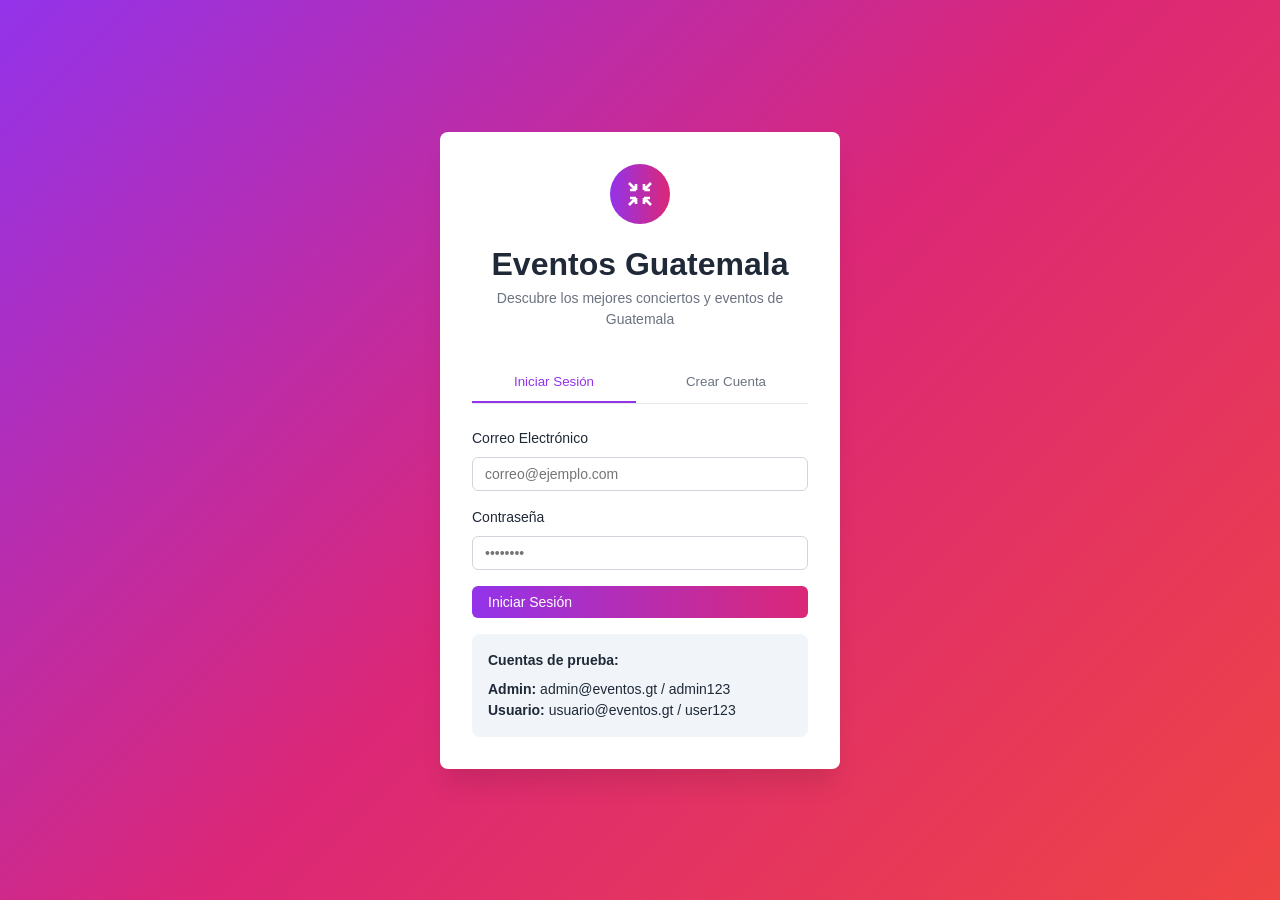
==== admin.html @ 6d2e54c2 "primer commit" ====
<!DOCTYPE html>
<html lang="es">
<head>
  <meta charset="UTF-8">
  <meta name="viewport" content="width=device-width, initial-scale=1.0">
  <title>Panel Admin - Eventos Guatemala</title>
  <link rel="stylesheet" href="styles.css">
</head>
<body class="admin-page">
  <div class="container">
    <div class="admin-header">
      <div>
        <button class="btn btn-secondary" onclick="window.location.href='events.html'" style="margin-bottom: 1rem;">
          <svg width="16" height="16" viewBox="0 0 24 24" fill="none" stroke="currentColor" stroke-width="2">
            <line x1="19" y1="12" x2="5" y2="12"/>
            <polyline points="12 19 5 12 12 5"/>
          </svg>
          Volver a eventos
        </button>
        <h1>Panel de Administración</h1>
      </div>
      <button class="btn btn-primary" onclick="openAddModal()">
        <svg width="16" height="16" viewBox="0 0 24 24" fill="none" stroke="currentColor" stroke-width="2">
          <line x1="12" y1="5" x2="12" y2="19"/>
          <line x1="5" y1="12" x2="19" y2="12"/>
        </svg>
        Nuevo Evento
      </button>
    </div>

    <div class="tabs">
      <button class="tab active" onclick="switchTab('events')">Eventos</button>
      <button class="tab" onclick="switchTab('sales')">Ventas</button>
      <button class="tab" onclick="switchTab('categories')">Categorías</button>
      <button class="tab" onclick="switchTab('cities')">Ciudades</button>
    </div>

    <div id="eventsTab" class="tab-content active">
      <div class="card">
        <div style="overflow-x: auto;">
          <table class="table">
            <thead>
              <tr>
                <th>Evento</th>
                <th>Fecha/Hora</th>
                <th>Ubicación</th>
                <th>Precio</th>
                <th>Tickets</th>
                <th>Estado</th>
                <th>Acciones</th>
              </tr>
            </thead>
            <tbody id="eventsTableBody"></tbody>
          </table>
        </div>
      </div>
    </div>

    <div id="salesTab" class="tab-content">
      <div class="card">
        <div style="padding: 1.5rem; border-bottom: 1px solid #e5e7eb; display: flex; justify-content: space-between; align-items: center;">
          <h3 style="font-size: 1.25rem; font-weight: 600;">Reporte de Ventas</h3>
          <div id="totalSales" style="font-weight: 700; color: #7c3aed; font-size: 1.25rem;"></div>
        </div>
        <div style="overflow-x: auto;">
          <table class="table">
            <thead>
              <tr>
                <th>ID Venta</th>
                <th>Evento</th>
                <th>Cliente</th>
                <th>Cant.</th>
                <th>Total</th>
                <th>Fecha</th>
              </tr>
            </thead>
            <tbody id="salesTableBody"></tbody>
          </table>
        </div>
      </div>
    </div>

    <div id="categoriesTab" class="tab-content">
      <div class="card">
        <div style="padding: 1.5rem;">
          <div style="display: flex; justify-content: space-between; align-items: center; margin-bottom: 1rem;">
            <h3 style="font-size: 1.25rem; font-weight: 600;">Gestión de Categorías</h3>
            <button class="btn btn-primary" onclick="addCategoryPrompt()">+ Nueva Categoría</button>
          </div>
          <table class="table">
            <thead><tr><th>Nombre</th><th>Acciones</th></tr></thead>
            <tbody id="categoriesTableBody"></tbody>
          </table>
        </div>
      </div>
    </div>

    <div id="citiesTab" class="tab-content">
      <div class="card">
        <div style="padding: 1.5rem;">
          <div style="display: flex; justify-content: space-between; align-items: center; margin-bottom: 1rem;">
            <h3 style="font-size: 1.25rem; font-weight: 600;">Gestión de Ciudades</h3>
            <button class="btn btn-primary" onclick="addCityPrompt()">+ Nueva Ciudad</button>
          </div>
          <table class="table">
            <thead><tr><th>Nombre de Ciudad</th><th>Acciones</th></tr></thead>
            <tbody id="citiesTableBody"></tbody>
          </table>
        </div>
      </div>
    </div>
  </div>

  <div id="addModal" class="modal">
    <div class="modal-content">
      <h2>Nuevo Evento</h2>
      <form id="addEventForm" onsubmit="handleAddEvent(event)">
        <div class="form-group"><label>Nombre</label><input type="text" id="addName" class="input" required></div>
        <div class="form-group"><label>Descripción</label><textarea id="addDescription" class="input" rows="2" required></textarea></div>
        <div class="form-grid">
          <div class="form-group"><label>Fecha</label><input type="date" id="addDate" class="input" required></div>
          <div class="form-group"><label>Hora</label><input type="time" id="addTime" class="input" required></div>
        </div>
        <div class="form-grid">
          <div class="form-group"><label>Ciudad</label><select id="addCity" class="select" required></select></div>
          <div class="form-group"><label>Categoría</label><select id="addCategory" class="select" required></select></div>
        </div>
        <div class="form-grid">
          <div class="form-group"><label>Precio (Q)</label><input type="number" id="addPrice" class="input" step="0.01" required></div>
          <div class="form-group"><label>Tickets</label><input type="number" id="addTickets" class="input" required></div>
        </div>
        <div class="form-group"><label>URL Imagen</label><input type="url" id="addImageUrl" class="input" required></div>
        <div style="display: flex; gap: 1rem;">
          <button type="submit" class="btn btn-primary" style="flex: 1;">Crear</button>
          <button type="button" class="btn btn-secondary" onclick="closeAddModal()" style="flex: 1;">Cancelar</button>
        </div>
      </form>
    </div>
  </div>

  <div id="editModal" class="modal">
    <div class="modal-content">
      <h2>Editar Evento</h2>
      <form id="editEventForm" onsubmit="handleUpdateEvent(event)">
        <div class="form-group"><label>Nombre</label><input type="text" id="editName" class="input" required></div>
        <div class="form-group"><label>Descripción</label><textarea id="editDescription" class="input" rows="2" required></textarea></div>
        <div class="form-grid">
          <div class="form-group"><label>Fecha</label><input type="date" id="editDate" class="input" required></div>
          <div class="form-group"><label>Hora</label><input type="time" id="editTime" class="input" required></div>
        </div>
        <div class="form-grid">
          <div class="form-group"><label>Ciudad</label><select id="editCity" class="select" required></select></div>
          <div class="form-group"><label>Categoría</label><select id="editCategory" class="select" required></select></div>
        </div>
        <div class="form-grid">
          <div class="form-group"><label>Precio (Q)</label><input type="number" id="editPrice" class="input" step="0.01" required></div>
          <div class="form-group"><label>Tickets</label><input type="number" id="editTickets" class="input" required></div>
        </div>
        <div class="form-group"><label>URL Imagen</label><input type="url" id="editImageUrl" class="input" required></div>
        <div style="display: flex; gap: 1rem;">
          <button type="submit" class="btn btn-primary" style="flex: 1;">Guardar</button>
          <button type="button" class="btn btn-secondary" onclick="closeEditModal()" style="flex: 1;">Cancelar</button>
        </div>
      </form>
    </div>
  </div>

  <script src="admin.js"></script>
</body>
</html>
---- styles.css ----
* {
  margin: 0;
  padding: 0;
  box-sizing: border-box;
}

body {
  font-family: -apple-system, BlinkMacSystemFont, 'Segoe UI', 'Roboto', 'Oxygen', 'Ubuntu', 'Cantarell', 'Fira Sans', 'Droid Sans', 'Helvetica Neue', sans-serif;
  -webkit-font-smoothing: antialiased;
  -moz-osx-font-smoothing: grayscale;
  line-height: 1.5;
  color: #1f2937;
}

/* Utility Classes */
.container {
  max-width: 1200px;
  margin: 0 auto;
  padding: 0 1rem;
}

.btn {
  padding: 0.5rem 1rem;
  border: none;
  border-radius: 0.375rem;
  font-size: 0.875rem;
  font-weight: 500;
  cursor: pointer;
  transition: all 0.2s;
  display: inline-flex;
  align-items: center;
  gap: 0.5rem;
}

.btn-primary {
  background: linear-gradient(to right, #9333ea, #db2777);
  color: white;
}

.btn-primary:hover {
  opacity: 0.9;
  transform: translateY(-1px);
}

.btn-secondary {
  background: white;
  color: #4b5563;
  border: 1px solid #d1d5db;
}

.btn-secondary:hover {
  background: #f9fafb;
}

.btn-danger {
  background: #ef4444;
  color: white;
}

.btn-danger:hover {
  background: #dc2626;
}

.btn-full {
  width: 100%;
}

.input {
  width: 100%;
  padding: 0.5rem 0.75rem;
  border: 1px solid #d1d5db;
  border-radius: 0.375rem;
  font-size: 0.875rem;
}

.input:focus {
  outline: none;
  border-color: #9333ea;
  box-shadow: 0 0 0 3px rgba(147, 51, 234, 0.1);
}

.select {
  width: 100%;
  padding: 0.5rem 0.75rem;
  border: 1px solid #d1d5db;
  border-radius: 0.375rem;
  font-size: 0.875rem;
  background: white;
  cursor: pointer;
}

.textarea {
  width: 100%;
  padding: 0.5rem 0.75rem;
  border: 1px solid #d1d5db;
  border-radius: 0.375rem;
  font-size: 0.875rem;
  font-family: inherit;
  resize: vertical;
}

.card {
  background: white;
  border-radius: 0.5rem;
  box-shadow: 0 1px 3px 0 rgba(0, 0, 0, 0.1);
  overflow: hidden;
}

.badge {
  display: inline-block;
  padding: 0.25rem 0.75rem;
  border-radius: 9999px;
  font-size: 0.75rem;
  font-weight: 600;
}

.badge-purple {
  background: #9333ea;
  color: white;
}

.badge-red {
  background: #ef4444;
  color: white;
}

.badge-secondary {
  background: #e5e7eb;
  color: #4b5563;
}

.hidden {
  display: none !important;
}

/* Login Page */
.login-page {
  min-height: 100vh;
  display: flex;
  align-items: center;
  justify-content: center;
  background: linear-gradient(135deg, #9333ea 0%, #db2777 50%, #ef4444 100%);
  padding: 1rem;
}

.login-card {
  background: white;
  border-radius: 0.5rem;
  padding: 2rem;
  width: 100%;
  max-width: 400px;
  box-shadow: 0 20px 25px -5px rgba(0, 0, 0, 0.1);
}

.login-header {
  text-align: center;
  margin-bottom: 2rem;
}

.login-icon {
  width: 60px;
  height: 60px;
  background: linear-gradient(to right, #9333ea, #db2777);
  border-radius: 50%;
  display: flex;
  align-items: center;
  justify-content: center;
  margin: 0 auto 1rem;
}

.login-tabs {
  display: flex;
  gap: 0.5rem;
  margin-bottom: 1.5rem;
  border-bottom: 1px solid #e5e7eb;
}

.tab {
  flex: 1;
  padding: 0.75rem;
  background: none;
  border: none;
  border-bottom: 2px solid transparent;
  cursor: pointer;
  font-weight: 500;
  color: #6b7280;
}

.tab.active {
  color: #9333ea;
  border-bottom-color: #9333ea;
}

.form-group {
  margin-bottom: 1rem;
}

.form-group label {
  display: block;
  margin-bottom: 0.5rem;
  font-size: 0.875rem;
  font-weight: 500;
}

.info-box {
  background: #f1f5f9;
  border-radius: 0.5rem;
  padding: 1rem;
  margin-top: 1rem;
  font-size: 0.875rem;
}

/* Events Page */
.events-page {
  min-height: 100vh;
  background: linear-gradient(135deg, #f8fafc 0%, #e2e8f0 100%);
}

.header {
  background: white;
  box-shadow: 0 1px 3px 0 rgba(0, 0, 0, 0.1);
  padding: 1rem 0;
  position: sticky;
  top: 0;
  z-index: 100;
}

.header-content {
  display: flex;
  align-items: center;
  justify-content: space-between;
}

.logo {
  display: flex;
  align-items: center;
  gap: 0.5rem;
}

.logo-icon {
  width: 40px;
  height: 40px;
  background: linear-gradient(to right, #9333ea, #db2777);
  border-radius: 0.5rem;
  display: flex;
  align-items: center;
  justify-content: center;
  color: white;
}

.header-actions {
  display: flex;
  align-items: center;
  gap: 1rem;
}

.user-info {
  display: flex;
  align-items: center;
  gap: 0.5rem;
  font-size: 0.875rem;
}

.filters {
  background: white;
  border-bottom: 1px solid #e5e7eb;
  padding: 1.5rem 0;
}

.filters-grid {
  display: grid;
  grid-template-columns: repeat(auto-fit, minmax(250px, 1fr));
  gap: 1rem;
}

.search-input {
  position: relative;
}

.search-input input {
  padding-left: 2.5rem;
}

.search-icon {
  position: absolute;
  left: 0.75rem;
  top: 50%;
  transform: translateY(-50%);
  color: #9ca3af;
}

.events-grid {
  display: grid;
  grid-template-columns: repeat(auto-fill, minmax(300px, 1fr));
  gap: 1.5rem;
  padding: 2rem 0;
}

.event-card {
  transition: transform 0.2s, box-shadow 0.2s;
}

.event-card:hover {
  transform: translateY(-4px);
  box-shadow: 0 10px 15px -3px rgba(0, 0, 0, 0.1);
}

.event-image {
  width: 100%;
  height: 200px;
  object-fit: cover;
  position: relative;
}

.event-content {
  padding: 1rem;
}

.event-title {
  font-size: 1.25rem;
  font-weight: 600;
  margin-bottom: 0.5rem;
}

.event-description {
  color: #6b7280;
  font-size: 0.875rem;
  margin-bottom: 1rem;
  display: -webkit-box;
  -webkit-line-clamp: 2;
  -webkit-box-orient: vertical;
  overflow: hidden;
}

.event-details {
  display: flex;
  flex-direction: column;
  gap: 0.5rem;
  margin-bottom: 1rem;
  font-size: 0.875rem;
  color: #6b7280;
}

.event-detail-item {
  display: flex;
  align-items: center;
  gap: 0.5rem;
}

.event-price {
  font-size: 1.5rem;
  font-weight: 700;
  color: #9333ea;
  margin-bottom: 1rem;
}

.event-footer {
  padding: 0 1rem 1rem;
}

.image-badges {
  position: relative;
}

.badge-overlay {
  position: absolute;
  top: 0.5rem;
}

.badge-left {
  left: 0.5rem;
}

.badge-right {
  right: 0.5rem;
}

/* Event Detail Page */
.detail-page {
  min-height: 100vh;
  background: linear-gradient(135deg, #f8fafc 0%, #e2e8f0 100%);
  padding: 2rem 0;
}

.detail-grid {
  display: grid;
  grid-template-columns: repeat(auto-fit, minmax(400px, 1fr));
  gap: 2rem;
  margin-top: 1.5rem;
}

.detail-image {
  width: 100%;
  height: 400px;
  object-fit: cover;
  border-radius: 0.5rem;
  box-shadow: 0 10px 15px -3px rgba(0, 0, 0, 0.1);
}

.detail-info {
  display: flex;
  flex-direction: column;
  gap: 1.5rem;
}

.detail-info h1 {
  font-size: 2.25rem;
  font-weight: 700;
  margin-top: 0.5rem;
}

.detail-info p {
  font-size: 1.125rem;
  color: #6b7280;
}

.detail-list {
  display: flex;
  flex-direction: column;
  gap: 0.75rem;
}

.detail-list-item {
  display: flex;
  align-items: center;
  gap: 0.75rem;
  font-size: 1.125rem;
}

.detail-pricing {
  border-top: 1px solid #e5e7eb;
  padding-top: 1.5rem;
}

.price-large {
  font-size: 2rem;
  font-weight: 700;
  color: #9333ea;
  margin-bottom: 1.5rem;
}

.price-small {
  font-size: 1.125rem;
  color: #6b7280;
}

.quantity-group {
  margin-bottom: 1rem;
}

.button-group {
  display: flex;
  gap: 1rem;
  margin-bottom: 1rem;
}

.total-price {
  font-size: 1.125rem;
  font-weight: 600;
}

/* Cart Page */
.cart-page {
  min-height: 100vh;
  background: linear-gradient(135deg, #f8fafc 0%, #e2e8f0 100%);
  padding: 2rem 0;
}

.cart-item {
  display: flex;
  align-items: center;
  gap: 1rem;
  border-bottom: 1px solid #e5e7eb;
  padding-bottom: 1rem;
  margin-bottom: 1rem;
}

.cart-item-image {
  width: 100px;
  height: 100px;
  object-fit: cover;
  border-radius: 0.375rem;
}

.cart-item-info {
  flex: 1;
}

.cart-item-title {
  font-size: 1.125rem;
  font-weight: 600;
  margin-bottom: 0.25rem;
}

.cart-item-price {
  color: #9333ea;
  font-weight: 600;
}

.cart-item-actions {
  display: flex;
  align-items: center;
  gap: 1rem;
}

.quantity-controls {
  display: flex;
  align-items: center;
  gap: 0.5rem;
}

.quantity-btn {
  width: 32px;
  height: 32px;
  border: 1px solid #d1d5db;
  background: white;
  border-radius: 0.375rem;
  cursor: pointer;
  font-size: 1.125rem;
}

.quantity-btn:hover {
  background: #f9fafb;
}

.quantity-input {
  width: 60px;
  text-align: center;
}

.cart-total {
  border-top: 1px solid #e5e7eb;
  padding-top: 1.5rem;
  margin-top: 1.5rem;
}

.total-row {
  display: flex;
  justify-content: space-between;
  align-items: center;
  margin-bottom: 1.5rem;
}

.total-label {
  font-size: 1.5rem;
  font-weight: 700;
}

.total-amount {
  font-size: 2rem;
  font-weight: 700;
  color: #9333ea;
}

.empty-state {
  text-align: center;
  padding: 3rem 0;
}

.empty-icon {
  width: 64px;
  height: 64px;
  margin: 0 auto 1rem;
  color: #d1d5db;
}

/* Admin Page */
.admin-page {
  min-height: 100vh;
  background: linear-gradient(135deg, #f8fafc 0%, #e2e8f0 100%);
  padding: 2rem 0;
}

.admin-header {
  display: flex;
  justify-content: space-between;
  align-items: center;
  margin-bottom: 2rem;
}

.tabs {
  display: flex;
  gap: 0.5rem;
  margin-bottom: 1.5rem;
  border-bottom: 1px solid #e5e7eb;
}

.tab-content {
  display: none;
}

.tab-content.active {
  display: block;
}

.table {
  width: 100%;
  border-collapse: collapse;
}

.table th,
.table td {
  padding: 0.75rem;
  text-align: left;
  border-bottom: 1px solid #e5e7eb;
}

.table th {
  font-weight: 600;
  background: #f9fafb;
}

.table-actions {
  display: flex;
  gap: 0.5rem;
}

.modal {
  display: none;
  position: fixed;
  top: 0;
  left: 0;
  width: 100%;
  height: 100%;
  background: rgba(0, 0, 0, 0.5);
  z-index: 1000;
  align-items: center;
  justify-content: center;
}

.modal.active {
  display: flex;
}

.modal-content {
  background: white;
  border-radius: 0.5rem;
  padding: 2rem;
  max-width: 600px;
  width: 90%;
  max-height: 90vh;
  overflow-y: auto;
}

.modal-header {
  margin-bottom: 1.5rem;
}

.modal-title {
  font-size: 1.5rem;
  font-weight: 700;
}

.form-grid {
  display: grid;
  grid-template-columns: repeat(auto-fit, minmax(200px, 1fr));
  gap: 1rem;
}

.switch {
  display: flex;
  align-items: center;
  gap: 0.5rem;
}

.switch-input {
  width: 44px;
  height: 24px;
  background: #d1d5db;
  border-radius: 9999px;
  position: relative;
  cursor: pointer;
  transition: background 0.2s;
}

.switch-input.active {
  background: #9333ea;
}

.switch-input::after {
  content: '';
  position: absolute;
  top: 2px;
  left: 2px;
  width: 20px;
  height: 20px;
  background: white;
  border-radius: 50%;
  transition: transform 0.2s;
}

.switch-input.active::after {
  transform: translateX(20px);
}

.toast {
  position: fixed;
  bottom: 2rem;
  right: 2rem;
  background: #1f2937;
  color: white;
  padding: 1rem 1.5rem;
  border-radius: 0.5rem;
  box-shadow: 0 10px 15px -3px rgba(0, 0, 0, 0.1);
  z-index: 2000;
  animation: slideIn 0.3s ease-out;
}

.toast.success {
  background: #10b981;
}

.toast.error {
  background: #ef4444;
}

@keyframes slideIn {
  from {
    transform: translateX(100%);
    opacity: 0;
  }
  to {
    transform: translateX(0);
    opacity: 1;
  }
}

.sales-card {
  margin-bottom: 1.5rem;
}

.sales-summary {
  display: flex;
  gap: 2rem;
  margin: 1rem 0;
}

.sales-stat {
  display: flex;
  flex-direction: column;
}

.sales-label {
  font-size: 0.875rem;
  color: #6b7280;
}

.sales-value {
  font-size: 1.5rem;
  font-weight: 700;
  color: #9333ea;
}

@media (max-width: 768px) {
  .detail-grid {
    grid-template-columns: 1fr;
  }
  
  .header-content {
    flex-direction: column;
    gap: 1rem;
  }
  
  .header-actions {
    flex-wrap: wrap;
    justify-content: center;
  }
  
  .cart-item {
    flex-direction: column;
    align-items: flex-start;
  }
  
  .cart-item-actions {
    width: 100%;
    justify-content: space-between;
  }
  
  .button-group {
    flex-direction: column;
  }
}
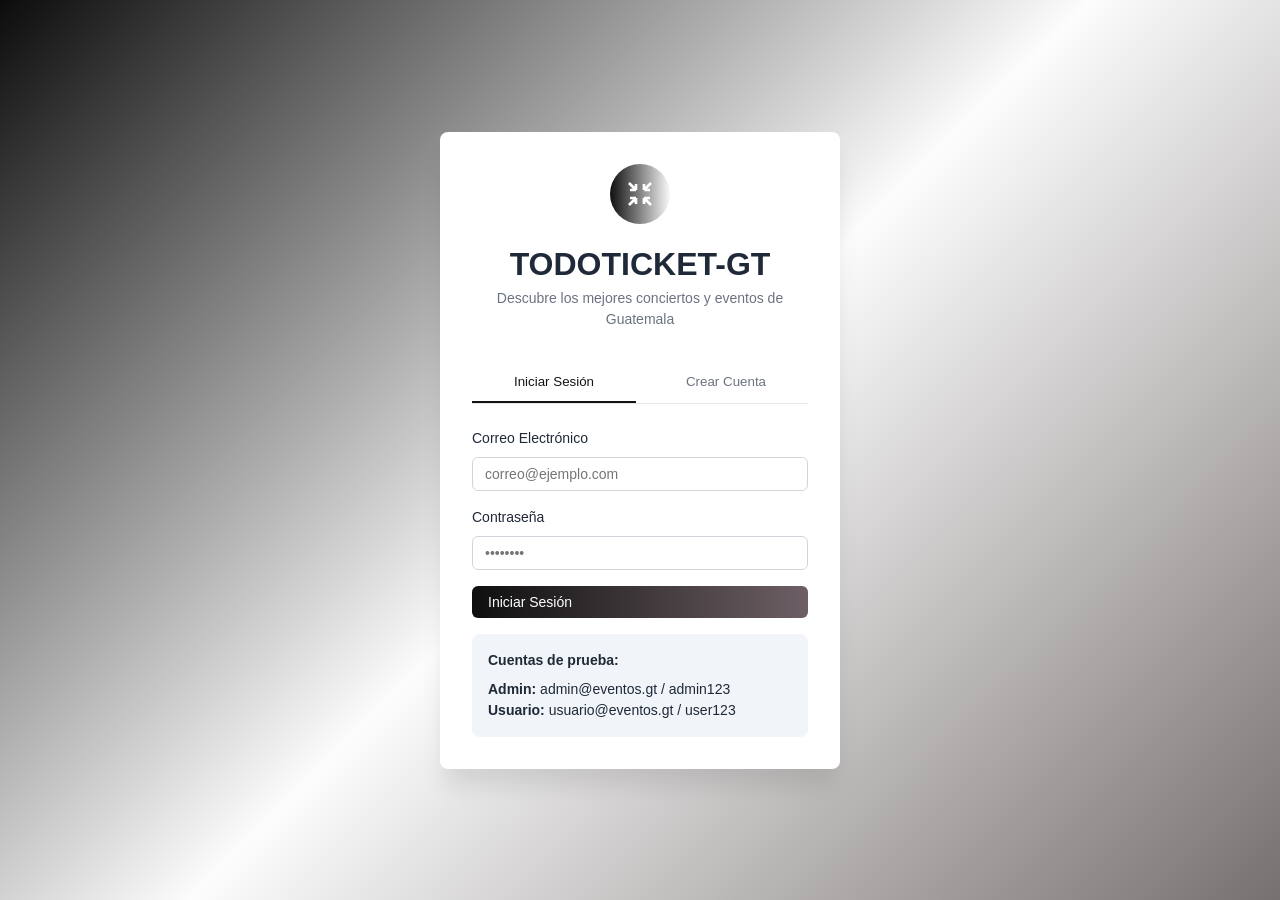
==== commit dba16695: "SE HICIERON CAMBIOS" ====
--- a/admin.html
+++ b/admin.html
@@ -3,7 +3,7 @@
 <head>
   <meta charset="UTF-8">
   <meta name="viewport" content="width=device-width, initial-scale=1.0">
-  <title>Panel Admin - Eventos Guatemala</title>
+  <title>Panel Admin - TODOTICKET-GT</title>
   <link rel="stylesheet" href="styles.css">
 </head>
 <body class="admin-page">
@@ -60,7 +60,7 @@
       <div class="card">
         <div style="padding: 1.5rem; border-bottom: 1px solid #e5e7eb; display: flex; justify-content: space-between; align-items: center;">
           <h3 style="font-size: 1.25rem; font-weight: 600;">Reporte de Ventas</h3>
-          <div id="totalSales" style="font-weight: 700; color: #7c3aed; font-size: 1.25rem;"></div>
+          <div id="totalSales" style="font-weight: 700; color: #121213; font-size: 1.25rem;"></div>
         </div>
         <div style="overflow-x: auto;">
           <table class="table">
--- a/styles.css
+++ b/styles.css
@@ -33,7 +33,7 @@
 }
 
 .btn-primary {
-  background: linear-gradient(to right, #9333ea, #db2777);
+  background: linear-gradient(to right, #0f0f0f, #6d5f65);
   color: white;
 }
 
@@ -44,7 +44,7 @@
 
 .btn-secondary {
   background: white;
-  color: #4b5563;
+  color: #55595e;
   border: 1px solid #d1d5db;
 }
 
@@ -53,12 +53,12 @@
 }
 
 .btn-danger {
-  background: #ef4444;
+  background: #0f0f0f;
   color: white;
 }
 
 .btn-danger:hover {
-  background: #dc2626;
+  background: #0f0f0f;
 }
 
 .btn-full {
@@ -75,7 +75,7 @@
 
 .input:focus {
   outline: none;
-  border-color: #9333ea;
+  border-color: #0f0f0f;
   box-shadow: 0 0 0 3px rgba(147, 51, 234, 0.1);
 }
 
@@ -115,12 +115,12 @@
 }
 
 .badge-purple {
-  background: #9333ea;
+  background: #0f0f0f;
   color: white;
 }
 
 .badge-red {
-  background: #ef4444;
+  background: #0f0f0f;
   color: white;
 }
 
@@ -139,7 +139,7 @@
   display: flex;
   align-items: center;
   justify-content: center;
-  background: linear-gradient(135deg, #9333ea 0%, #db2777 50%, #ef4444 100%);
+  background: linear-gradient(135deg, #0c0c0c 0%, #fcfcfc 50%, #777070 100%);
   padding: 1rem;
 }
 
@@ -160,7 +160,7 @@
 .login-icon {
   width: 60px;
   height: 60px;
-  background: linear-gradient(to right, #9333ea, #db2777);
+  background: linear-gradient(to right, #0f0f0f, #faf8f9);
   border-radius: 50%;
   display: flex;
   align-items: center;
@@ -187,8 +187,8 @@
 }
 
 .tab.active {
-  color: #9333ea;
-  border-bottom-color: #9333ea;
+  color: #141414;
+  border-bottom-color: #121213;
 }
 
 .form-group {
@@ -240,7 +240,7 @@
 .logo-icon {
   width: 40px;
   height: 40px;
-  background: linear-gradient(to right, #9333ea, #db2777);
+  background: linear-gradient(to right, #161616, #faf8f9);
   border-radius: 0.5rem;
   display: flex;
   align-items: center;
@@ -350,7 +350,7 @@
 .event-price {
   font-size: 1.5rem;
   font-weight: 700;
-  color: #9333ea;
+  color: #0f0f0f;
   margin-bottom: 1rem;
 }
 
@@ -435,13 +435,13 @@
 .price-large {
   font-size: 2rem;
   font-weight: 700;
-  color: #9333ea;
+  color: #080808;
   margin-bottom: 1.5rem;
 }
 
 .price-small {
   font-size: 1.125rem;
-  color: #6b7280;
+  color: #757983;
 }
 
 .quantity-group {
@@ -493,7 +493,7 @@
 }
 
 .cart-item-price {
-  color: #9333ea;
+  color: #121213;
   font-weight: 600;
 }
 
@@ -549,7 +549,7 @@
 .total-amount {
   font-size: 2rem;
   font-weight: 700;
-  color: #9333ea;
+  color: #0a0a0a;
 }
 
 .empty-state {
@@ -674,7 +674,7 @@
 }
 
 .switch-input.active {
-  background: #9333ea;
+  background: #0d0d0e;
 }
 
 .switch-input::after {
@@ -707,11 +707,11 @@
 }
 
 .toast.success {
-  background: #10b981;
+  background: #404140;
 }
 
 .toast.error {
-  background: #ef4444;
+  background: #706b6b;
 }
 
 @keyframes slideIn {
@@ -748,7 +748,7 @@
 .sales-value {
   font-size: 1.5rem;
   font-weight: 700;
-  color: #9333ea;
+  color: #0c0c0c;
 }
 
 @media (max-width: 768px) {
@@ -779,4 +779,4 @@
   .button-group {
     flex-direction: column;
   }
-}
+}
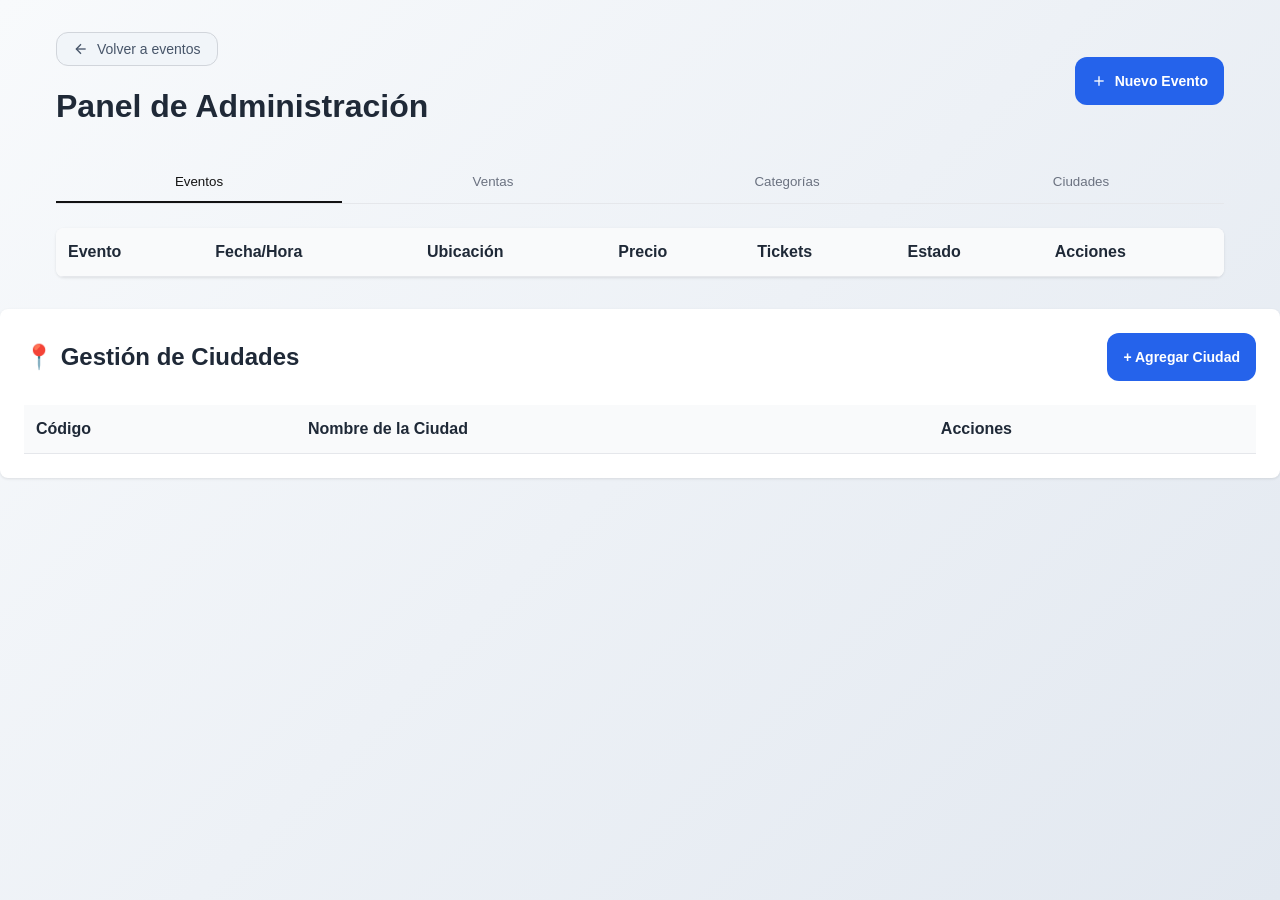
==== commit c5f18772: "examen" ====
--- a/admin.html
+++ b/admin.html
@@ -166,5 +166,45 @@
   </div>
 
   <script src="admin.js"></script>
+
+  <section class="card" style="margin-top: 2rem; padding: 1.5rem;">
+    <div style="display: flex; justify-content: space-between; align-items: center; margin-bottom: 1.5rem;">
+        <h2>📍 Gestión de Ciudades</h2>
+        <button class="btn btn-primary" onclick="openCityModal()">+ Agregar Ciudad</button>
+    </div>
+    
+    <table class="table">
+        <thead>
+            <tr>
+                <th>Código</th>
+                <th>Nombre de la Ciudad</th>
+                <th>Acciones</th>
+            </tr>
+        </thead>
+        <tbody id="cityTableBody">
+            </tbody>
+    </table>
+</section>
+
+<div id="cityModal" class="modal">
+    <div class="modal-content">
+        <h3 id="cityModalTitle">Agregar Ciudad</h3>
+        <form id="cityForm" onsubmit="handleCitySubmit(event)">
+            <input type="hidden" id="editingCityId">
+            <div class="form-group">
+                <label>Código (ej: GUA-01)</label>
+                <input type="text" id="cityCode" class="input" required>
+            </div>
+            <div class="form-group">
+                <label>Nombre de la Ciudad</label>
+                <input type="text" id="cityName" class="input" required>
+            </div>
+            <div style="display: flex; gap: 1rem; margin-top: 1rem;">
+                <button type="submit" class="btn btn-primary" style="flex: 1;">Guardar</button>
+                <button type="button" class="btn btn-secondary" onclick="closeCityModal()" style="flex: 1;">Cancelar</button>
+            </div>
+        </form>
+    </div>
+</div>
 </body>
 </html>
--- a/styles.css
+++ b/styles.css
@@ -779,4 +779,114 @@
   .button-group {
     flex-direction: column;
   }
+}
+
+
+
+/* --- DISEÑO DE PAGO PROFESIONAL --- */
+
+.payment-modal {
+    display: none;
+    position: fixed;
+    inset: 0;
+    background: rgba(15, 23, 42, 0.8); /* Azul muy oscuro traslúcido */
+    backdrop-filter: blur(8px); /* Efecto de desenfoque al fondo */
+    justify-content: center;
+    align-items: center;
+    z-index: 1000;
+    padding: 20px;
+}
+
+.payment-card {
+    background: #ffffff;
+    padding: 2.5rem;
+    border-radius: 20px;
+    width: 100%;
+    max-width: 550px;
+    max-height: 90vh;
+    overflow-y: auto;
+    box-shadow: 0 25px 50px -12px rgba(0, 0, 0, 0.25);
+    position: relative;
+    border: 1px solid #f1f5f9;
+}
+
+/* Tarjeta Visual Estilo "Glassmorphism" */
+.credit-card-visual {
+    background: linear-gradient(135deg, #0f172a 0%, #1e40af 100%);
+    color: white;
+    padding: 2rem;
+    border-radius: 15px;
+    margin-bottom: 2rem;
+    position: relative;
+    min-height: 180px;
+    display: flex;
+    flex-direction: column;
+    justify-content: space-between;
+    box-shadow: 0 10px 20px rgba(30, 64, 175, 0.3);
+}
+
+.credit-card-visual::after {
+    content: "";
+    position: absolute;
+    top: 20px;
+    right: 20px;
+    width: 50px;
+    height: 35px;
+    background: rgba(255, 255, 255, 0.2);
+    border-radius: 5px; /* Simula el chip de la tarjeta */
+}
+
+/* Inputs más modernos */
+.input {
+    width: 100%;
+    padding: 0.8rem 1rem;
+    border: 2px solid #e2e8f0;
+    border-radius: 10px;
+    transition: all 0.3s ease;
+    font-size: 1rem;
+    background: #f8fafc;
+}
+
+.input:focus {
+    border-color: #3b82f6;
+    background: white;
+    outline: none;
+    box-shadow: 0 0 0 4px rgba(59, 130, 246, 0.1);
+}
+
+.form-group label {
+    display: block;
+    font-weight: 600;
+    color: #475569;
+    margin-bottom: 0.5rem;
+    font-size: 0.9rem;
+}
+
+.form-row {
+    display: grid;
+    grid-template-columns: 1fr 1fr;
+    gap: 1.5rem;
+}
+
+/* Botones con carácter */
+.btn-primary {
+    background: #2563eb;
+    color: white;
+    font-weight: 700;
+    padding: 1rem;
+    border-radius: 12px;
+    border: none;
+    cursor: pointer;
+    transition: transform 0.2s;
+}
+
+.btn-primary:hover {
+    background: #1d4ed8;
+    transform: translateY(-2px);
+}
+
+.btn-secondary {
+    background: #f1f5f9;
+    color: #475569;
+    border-radius: 12px;
 }
